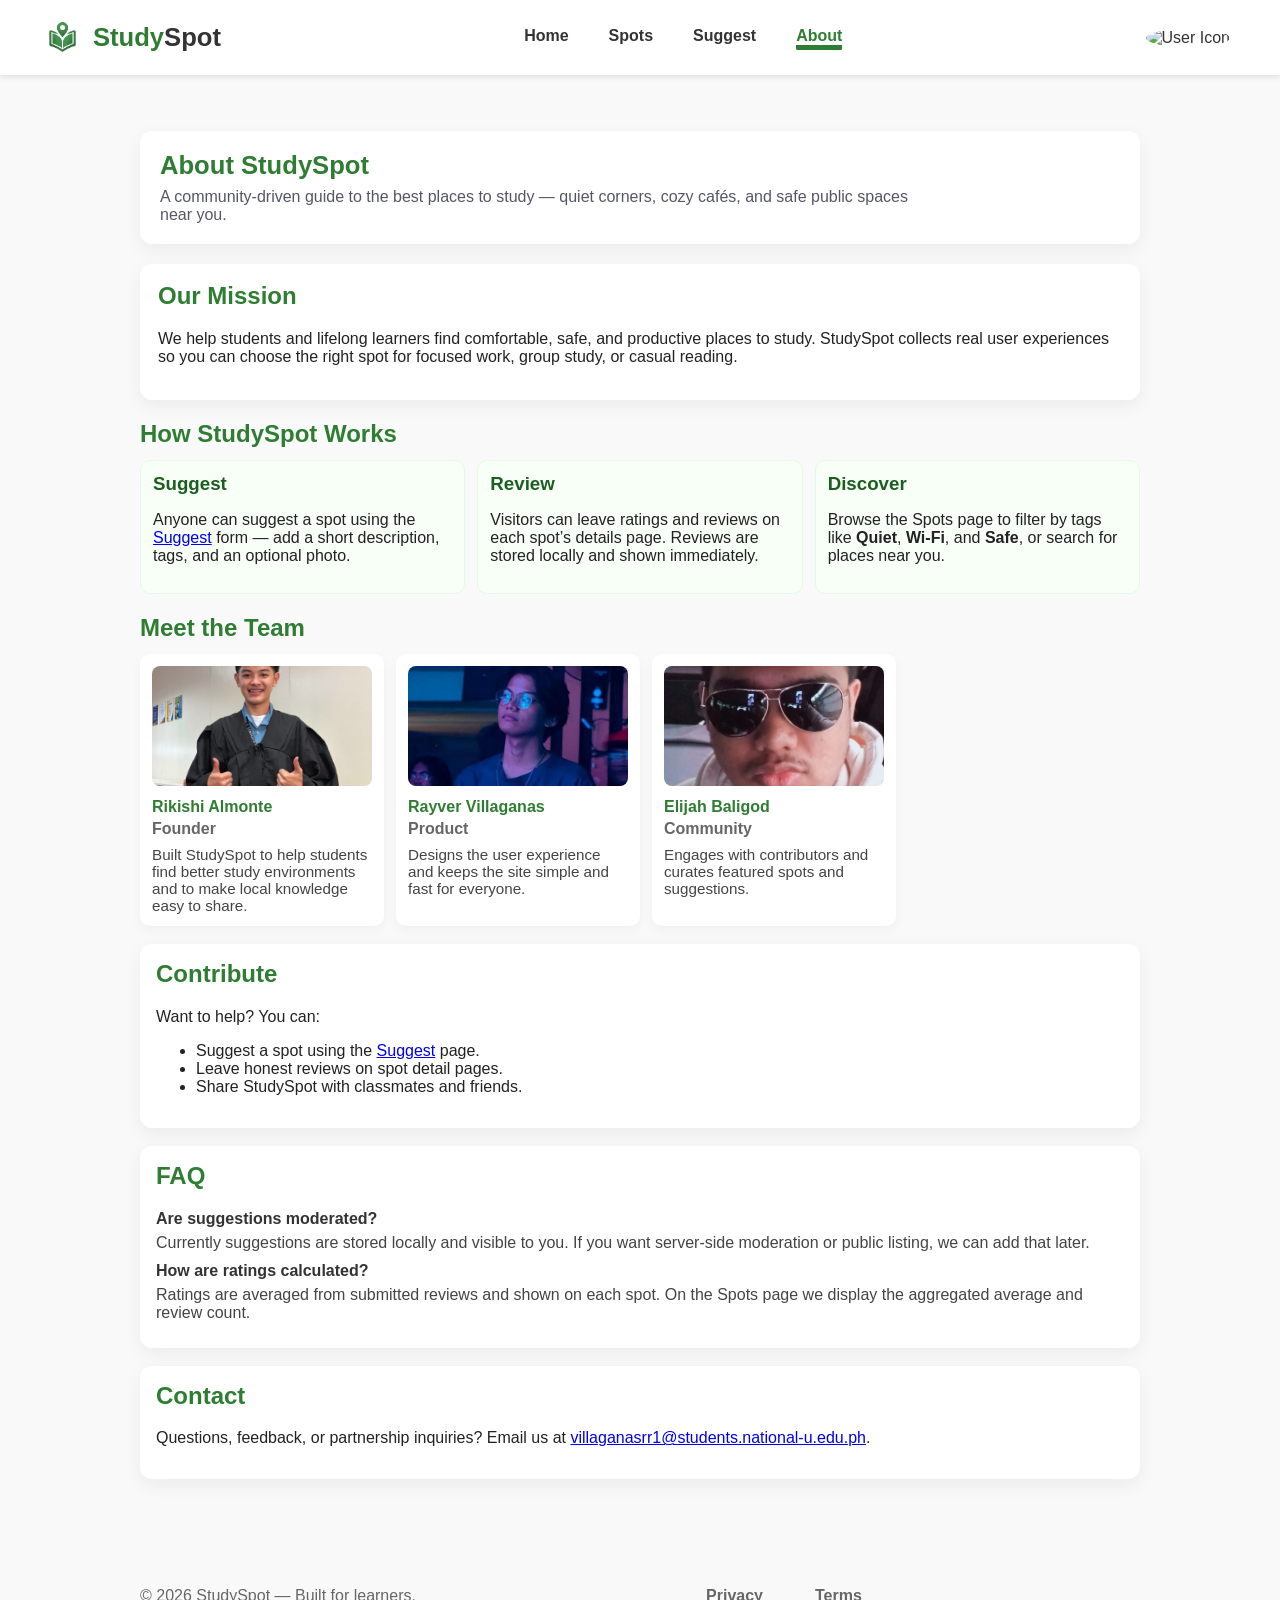
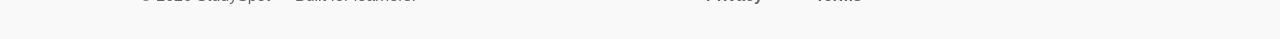
==== about.html @ 93eb67e6 "Add files via upload" ====
<!DOCTYPE html>
<html lang="en">
<head>
  <meta charset="utf-8" />
  <title>About — StudySpot</title>
  <link rel="stylesheet" href="style.css">    <!-- global styles -->
  <link rel="stylesheet" href="about.css">    <!-- about page styles -->
</head>
<body>
  <header>
    <div class="logo-container">
      <img src="image/StudySpot.png" alt="StudySpot Logo">
      <h2><span class="green-text">Study</span>Spot</h2>
    </div>
    <nav>
      <a href="Index.html">Home</a>
      <a href="Spots.html">Spots</a>
      <a href="Suggest.html">Suggest</a>
      <a href="About.html" class="active">About</a>
    </nav>
    <div class="user-icon">
      <img src="image/user.png" alt="User Icon">
    </div>
  </header>

  <main class="about-page">
    <section class="hero">
      <div class="hero-content">
        <h1>About StudySpot</h1>
        <p class="lead">A community-driven guide to the best places to study — quiet corners, cozy cafés, and safe public spaces near you.</p>
      </div>
      <div class="hero-illustration" aria-hidden="true">
        <img src="image/books-illustration.png" alt="">
      </div>
    </section>

    <section class="mission-card">
      <h2>Our Mission</h2>
      <p>We help students and lifelong learners find comfortable, safe, and productive places to study. StudySpot collects real user experiences so you can choose the right spot for focused work, group study, or casual reading.</p>
    </section>

    <section class="how-it-works">
      <h2>How StudySpot Works</h2>
      <div class="steps">
        <div class="step">
          <h3>Suggest</h3>
          <p>Anyone can suggest a spot using the <a href="suggest.html">Suggest</a> form — add a short description, tags, and an optional photo.</p>
        </div>
        <div class="step">
          <h3>Review</h3>
          <p>Visitors can leave ratings and reviews on each spot’s details page. Reviews are stored locally and shown immediately.</p>
        </div>
        <div class="step">
          <h3>Discover</h3>
          <p>Browse the Spots page to filter by tags like <strong>Quiet</strong>, <strong>Wi‑Fi</strong>, and <strong>Safe</strong>, or search for places near you.</p>
        </div>
      </div>
    </section>

    <section class="team">
      <h2>Meet the Team</h2>
      <div class="team-grid">
        <div class="member">
          <img src="image/riksihi1.jpg" alt="Rikishi — Founder">
          <h4>Rikishi Almonte</h4>
          <p class="role">Founder</p>
          <p class="bio">Built StudySpot to help students find better study environments and to make local knowledge easy to share.</p>
        </div>
        <div class="member">
          <img src="image/rayver.jpg" alt="Rayver — Product">
          <h4>Rayver Villaganas</h4>
          <p class="role">Product</p>
          <p class="bio">Designs the user experience and keeps the site simple and fast for everyone.</p>
        </div>
        <div class="member">
          <img src="image/elijah.jpg" alt="Elijah — Community">
          <h4>Elijah Baligod</h4>
          <p class="role">Community</p>
          <p class="bio">Engages with contributors and curates featured spots and suggestions.</p>
        </div>
      </div>
    </section>

    <section class="contribute">
      <h2>Contribute</h2>
      <p>Want to help? You can:</p>
      <ul>
        <li>Suggest a spot using the <a href="suggest.html">Suggest</a> page.</li>
        <li>Leave honest reviews on spot detail pages.</li>
        <li>Share StudySpot with classmates and friends.</li>
      </ul>
    </section>

    <section class="faq">
      <h2>FAQ</h2>
      <div class="qa">
        <div class="q"><strong>Are suggestions moderated?</strong></div>
        <div class="a">Currently suggestions are stored locally and visible to you. If you want server-side moderation or public listing, we can add that later.</div>
      </div>
      <div class="qa">
        <div class="q"><strong>How are ratings calculated?</strong></div>
        <div class="a">Ratings are averaged from submitted reviews and shown on each spot. On the Spots page we display the aggregated average and review count.</div>
      </div>
    </section>

    <section class="contact-card">
      <h2>Contact</h2>
      <p>Questions, feedback, or partnership inquiries? Email us at <a href="villaganasrr1@students.national-u.edu.ph">villaganasrr1@students.national-u.edu.ph</a>.</p>
    </section>
  </main>

  <footer class="site-footer">
    <div class="footer-inner">
      <p>&copy; <span id="year"></span> StudySpot — Built for learners.</p>
      <nav class="footer-nav">
        <a href="privacy.html">Privacy</a>
        <a href="terms.html">Terms</a>
      </nav>
    </div>
  </footer>

  <script>
    // small script to set current year
    document.getElementById('year').textContent = new Date().getFullYear();
  </script>
</body>
</html>
---- style.css ----
body {
  font-family: Arial, sans-serif;
  margin: 0;
  background: #f9f9f9;
  color: #333;
}

/* Navigation */
header {
  display: flex;
  justify-content: space-between; /* logo left, user icon right */
  align-items: center;
  padding: 15px 40px;
  background: #fff;
  box-shadow: 0 2px 5px rgba(0,0,0,0.1);
}

nav {
  flex: 1;                  
  display: flex;
  justify-content: center;  
  gap: 40px;                
}

nav a {
  text-decoration: none;
  color: #333;
  font-weight: bold;
  position: relative;       
}

nav a:hover {
  color: #2e7d32;
}

nav a.active {
  color: #2e7d32; 
  border-bottom: 3px solid #2e7d32;          
}

nav a.active::after {
  content: "";
  position: absolute;
  bottom: -5px;             
  left: 0;
  width: 100%;
  height: 3px;
  background: #2e7d32;      
  border-radius: 2px;
}

/* Logo + Name */
.logo-container {
  display: flex;
  align-items: center;
  gap: 8px;
}
.logo-container img {
  height: 45px;   
  width: auto;
}
.logo-container h2 {
  font-size: 1.6em;
  margin: 0;
}

.green-text {
  color: #2e7d32; 
}

/* User Icon */
.user-icon img {
  height: 50px;   
  width: 50px;
  border-radius: 50%;
  object-fit: cover;
  margin-right: 10px; 
}

/* Hero Section */
.hero {
  display: flex;
  justify-content: space-between;
  align-items: center;
  padding: 60px 40px;
  background: #ffffff;
}
.hero-text {
  max-width: 50%;
}
.hero-text h1 {
  font-size: 2.5em;
  margin-bottom: 10px;
}
.hero-text p {
  font-size: 1.2em;
  margin-bottom: 20px;
}
.btn {
  background: #2e7d32;       
  color: #fff;
  padding: 18px 30px;        
  border: none;
  border-radius: 15px;       
  cursor: pointer;
  font-size: 1.2em;          
  font-weight: bold;         
  transition: background 0.3s ease, transform 0.2s ease;
}
.btn:hover {
  background: #1b5e20;
  transform: scale(1.05);    
}

/* Features Section (Safe, Wi-Fi, Quiet) */
.features {
  display: flex;
  flex-direction: row;   
  gap: 20px;
  padding: 50px;
  background: #fff;
}
.feature {
  display: flex;
  align-items: center;
  gap: 20px;
  padding: 30px 35px;
  border-radius: 18px;
  background: #ffffff;
  box-shadow: 0 4px 12px rgba(0,0,0,0.08);
  transition: transform 0.2s ease, box-shadow 0.2s ease;
}
.feature:hover {
  transform: translateY(-5px);
  box-shadow: 0 6px 15px rgba(0,0,0,0.12);
}
.icon-img {
  height: 90px;
  width: auto;
  flex-shrink: 0;
}
.feature-text h3 {
  margin: 0 0 5px;
  font-size: 1.3em;
  color: #333;
}
.feature-text p {
  margin: 0;
  font-size: 1em;
  color: #555;
}

/* Featured Spot Section */
.featured {
  display: flex;
  align-items: center;
  justify-content: flex-start; 
  gap: 40px;
  padding: 50px;
  background: #e3f2fd;
  border-radius: 20px;
  box-shadow: 0 4px 12px rgba(0,0,0,0.1);
}
.featured img {
  width: 350px;
  border-radius: 20px;
  object-fit: cover;
  box-shadow: 0 4px 12px rgba(0,0,0,0.15);
}
.featured-info {
  flex: 1;                  
}
.featured-info h2 {
  font-size: 1.8em;
  color: #2e7d32;
  margin-bottom: 10px;
}
.featured-info h3 {
  font-size: 1.3em;
  color: #333;
  margin-bottom: 10px;
}
.stars {
  color: gold;
  font-size: 1.2em;
  margin-left: 8px;
}
.featured-info p {
  font-size: 1.1em;
  color: #555;
  margin-bottom: 20px;
}

/* Spots Page */
.spots {
  padding: 50px;
  background: #f9f9f9;
  max-width: 1200px;   /* keeps everything aligned */
  margin: 0 auto;      /* center the whole section */
}

.spots h2 {
  text-align: left;    /* align heading with content */
  font-size: 2em;
  margin-bottom: 20px;
  color: #2e7d32;
}

/* Search + Filter Bar */
.spot-filters {
  display: flex;
  justify-content: space-between; /* search left, filters right */
  align-items: center;
  margin-bottom: 40px;
  flex-wrap: wrap;                /* wrap neatly on smaller screens */
}

.search-wrapper {
  position: relative;
  width: 400px;                   /* fixed width for search bar */
}

.search-bar {
  width: 100%;
  padding: 12px 5px 12px 18px;
  border: 2px solid #ccc;
  border-radius: 15px;
  font-size: 1em;
}

.search-icon {
  position: absolute;
  right: 15px;
  top: 50%;
  transform: translateY(-50%);
  width: 18px;
  height: 18px;
  pointer-events: none;
}

.filter-buttons {
  display: flex;
  gap: 12px;
  flex-wrap: wrap;
  justify-content: flex-end;      /* push buttons to the right */
}

.filter {
  background: #f1f1f1;
  border: none;
  padding: 10px 20px;
  border-radius: 25px;
  cursor: pointer;
  font-size: 0.95em;
  transition: background 0.3s ease, transform 0.2s ease;
}

.filter:hover {
  background: #ddd;
  transform: scale(1.05);
}

.filter.active {
  background: #2e7d32;
  color: #fff;
  font-weight: bold;
}

/* Spot Cards */
.spot-list {
  display: grid;
  grid-template-columns: repeat(auto-fit, minmax(280px, 1fr));
  gap: 25px;
}

.spot-card {
  background: #fff;
  border-radius: 15px;
  box-shadow: 0 4px 12px rgba(0,0,0,0.08);
  overflow: hidden;
  transition: transform 0.2s ease, box-shadow 0.2s ease;
}

.spot-card:hover {
  transform: translateY(-5px);
  box-shadow: 0 6px 15px rgba(0,0,0,0.12);
}

.spot-card img {
  width: 100%;
  height: 180px;
  object-fit: cover;
}

.spot-info {
  padding: 20px;
  text-align: center; /* centers the button and keeps text readable */
}

/* Exact "View Details" button — replace existing .spot-card .btn */
.spot-card .btn {
  display: inline-block;
  min-width: 160px;
  padding: 8px 20px;
  background-color: #e6f9e6;
  color: #1b5e20;
  border: 2px solid #1b5e20;
  border-radius: 8px;
  font-size: 15px;
  font-weight: 700;
  text-decoration: none;
  text-align: center;
  cursor: pointer;
  line-height: 1;
  box-shadow: none;
  transition: background 0.12s ease, transform 0.08s ease;
}

/* Hover and active states */
.spot-card .btn:hover {
  background-color: #d7f3d7;
  transform: translateY(-2px);
}
.spot-card .btn:active {
  transform: translateY(0);
}

.spot-info h3 {
  margin: 0 0 8px;
  font-size: 1.3em;
  color: #333;
}

.rating {
  font-size: 1em;
  color: #555;
  margin-bottom: 5px;
}

.tags {
  font-size: 0.95em;
  color: #777;
  margin-bottom: 15px;
}

.reviews-section {
  margin-top: 30px;
}

.rating {
  font-size: 24px;
  color: #ccc;
  cursor: pointer;
}

.star.active {
  color: gold;
}

#reviewText {
  width: 100%;
  margin: 10px 0;
  padding: 10px;
  border-radius: 8px;
  border: 1px solid #ccc;
}

#reviewsList {
  margin-top: 20px;
}

/* =========================
   Interactive filter + tags
   ========================= */

/* Make filter buttons more interactive and accessible */
.filter {
  outline: none;
  transition: background 0.18s ease, transform 0.12s ease, box-shadow 0.12s ease;
}

.filter:hover {
  background: #e6e6e6;
  transform: translateY(-1px);
}

.filter:focus {
  box-shadow: 0 0 0 3px rgba(46,125,50,0.12);
}

/* stronger active visual */
.filter.active {
  background: #2e7d32;
  color: #fff;
  font-weight: 700;
  box-shadow: 0 6px 12px rgba(0,0,0,0.06);
}

/* Tag chips styling (replace plain text tags) */
.tags {
  display: flex;
  gap: 8px;
  flex-wrap: wrap;
  justify-content: center;
  margin: 10px 0 15px;
  padding: 0;
}

.tag {
  flex: 0 0 auto;
  padding: 6px 10px;
  background: #e6f9e6;
  color: #1b5e20;
  border: 1px solid #cfead0;
  border-radius: 999px;
  font-size: 0.95em;
  font-weight: 700;
  line-height: 1;
  text-align: center;
  cursor: pointer;
  transition: background 0.12s ease, box-shadow 0.12s ease;
}

.tag:hover {
  background: #d7f3d7;
  transform: translateY(-1px);
}

.tag:focus {
  background: #d7f3d7;
  box-shadow: 0 4px 10px rgba(27,94,32,0.06);
  outline: none;
}

body.filter-all .tags .tag {
  width: 110px;   /* fixed width */
  height: 34px;   /* fixed height */
  flex: 0 0 110px;
  text-align: center;
  overflow: hidden;
  text-overflow: ellipsis;
}

.filter {
  flex: 0 0 auto;                 /* prevent filter buttons from stretching */
}

.spot-card.hidden {
  display: none !important;
  opacity: 0;
  transform: scale(0.995);
  transition: opacity 0.18s ease, transform 0.12s ease;
}

/* Smooth reveal when removing hidden class */
.spot-card {
  transition: transform 0.18s ease, box-shadow 0.18s ease, opacity 0.18s ease;
}

/* Accessibility: visible focus for keyboard users */
.filter:focus-visible,
.tag:focus-visible,
.spot-card .btn:focus-visible {
  outline: none;
  box-shadow: 0 0 0 3px rgba(46,125,50,0.16);
}

/* Responsive tweaks */
@media (max-width: 420px) {
  .filter { padding: 8px 14px; font-size: 0.9em; }
  .tag { padding: 6px 8px; font-size: 0.9em; }
  .search-wrapper { width: 100%; }
}
---- about.css ----
/* about.css — styles for About page */

:root {
  --green: #2e7d32;
  --green-dark: #1b5e20;
  --muted: #f9f9f9;
  --card-bg: #fff;
  --radius: 12px;
  --shadow: 0 6px 18px rgba(0,0,0,0.06);
}

.about-page {
  max-width: 1000px;
  margin: 36px auto;
  padding: 20px;
  font-family: Arial, sans-serif;
  color: #222;
}

/* Hero */
.hero {
  display: flex;
  gap: 24px;
  align-items: center;
  background: var(--card-bg);
  padding: 20px;
  border-radius: var(--radius);
  box-shadow: var(--shadow);
  margin-bottom: 20px;
}
.hero-content h1 {
  margin: 0 0 8px 0;
  color: var(--green);
  font-size: 1.6rem;
}
.hero-content .lead {
  margin: 0;
  color: #556;
  font-size: 1rem;
}
.hero-illustration img {
  width: 160px;
  height: auto;
  display: block;
}

/* Mission card */
.mission-card {
  background: var(--card-bg);
  padding: 18px;
  border-radius: var(--radius);
  box-shadow: var(--shadow);
  margin: 18px 0;
}
.mission-card h2 { color: var(--green); margin-top: 0; }

/* How it works */
.how-it-works { margin: 18px 0; }
.how-it-works h2 { color: var(--green); margin-bottom: 12px; }
.steps { display: flex; gap: 12px; flex-wrap: wrap; }
.step {
  flex: 1 1 220px;
  background: #f7fff7;
  border-radius: 10px;
  padding: 12px;
  border: 1px solid #e6f9e6;
}
.step h3 { margin: 0 0 6px 0; color: var(--green-dark); }

/* Team */
.team { margin: 18px 0; }
.team h2 { color: var(--green); margin-bottom: 12px; }
.team-grid { display: flex; gap: 12px; flex-wrap: wrap; }
.member {
  background: var(--card-bg);
  border-radius: 10px;
  padding: 12px;
  width: 220px;
  box-shadow: 0 4px 12px rgba(0,0,0,0.04);
  text-align: left;
}
.member img {
  width: 100%;
  height: 120px;
  object-fit: cover;
  border-radius: 8px;
}
.member h4 { margin: 8px 0 4px 0; color: #2e7d32; }
.member .role { margin: 0 0 8px 0; color: #666; font-weight:700; }
.member .bio { margin: 0; color: #444; font-size: 0.95rem; }

/* Contribute and FAQ */
.contribute, .faq, .contact-card {
  background: var(--card-bg);
  padding: 16px;
  border-radius: var(--radius);
  box-shadow: var(--shadow);
  margin: 18px 0;
}
.contribute h2, .faq h2, .contact-card h2 { color: var(--green); margin-top: 0; }
.qa { margin-bottom: 10px; }
.q { font-weight:700; color:#333; }
.a { color:#444; margin-top:6px; }

/* Footer */
.site-footer {
  margin-top: 28px;
  padding: 18px 0;
  background: transparent;
}
.footer-inner {
  max-width: 1000px;
  margin: 0 auto;
  display:flex;
  justify-content:space-between;
  align-items:center;
  color:#666;
}
.footer-nav a { margin-left:12px; color:#666; text-decoration:none; }

/* Responsive */
@media (max-width: 820px) {
  .hero { flex-direction: column; align-items:flex-start; }
  .team-grid { justify-content: space-between; }
  .member { width: 100%; }
  .steps { flex-direction: column; }
}
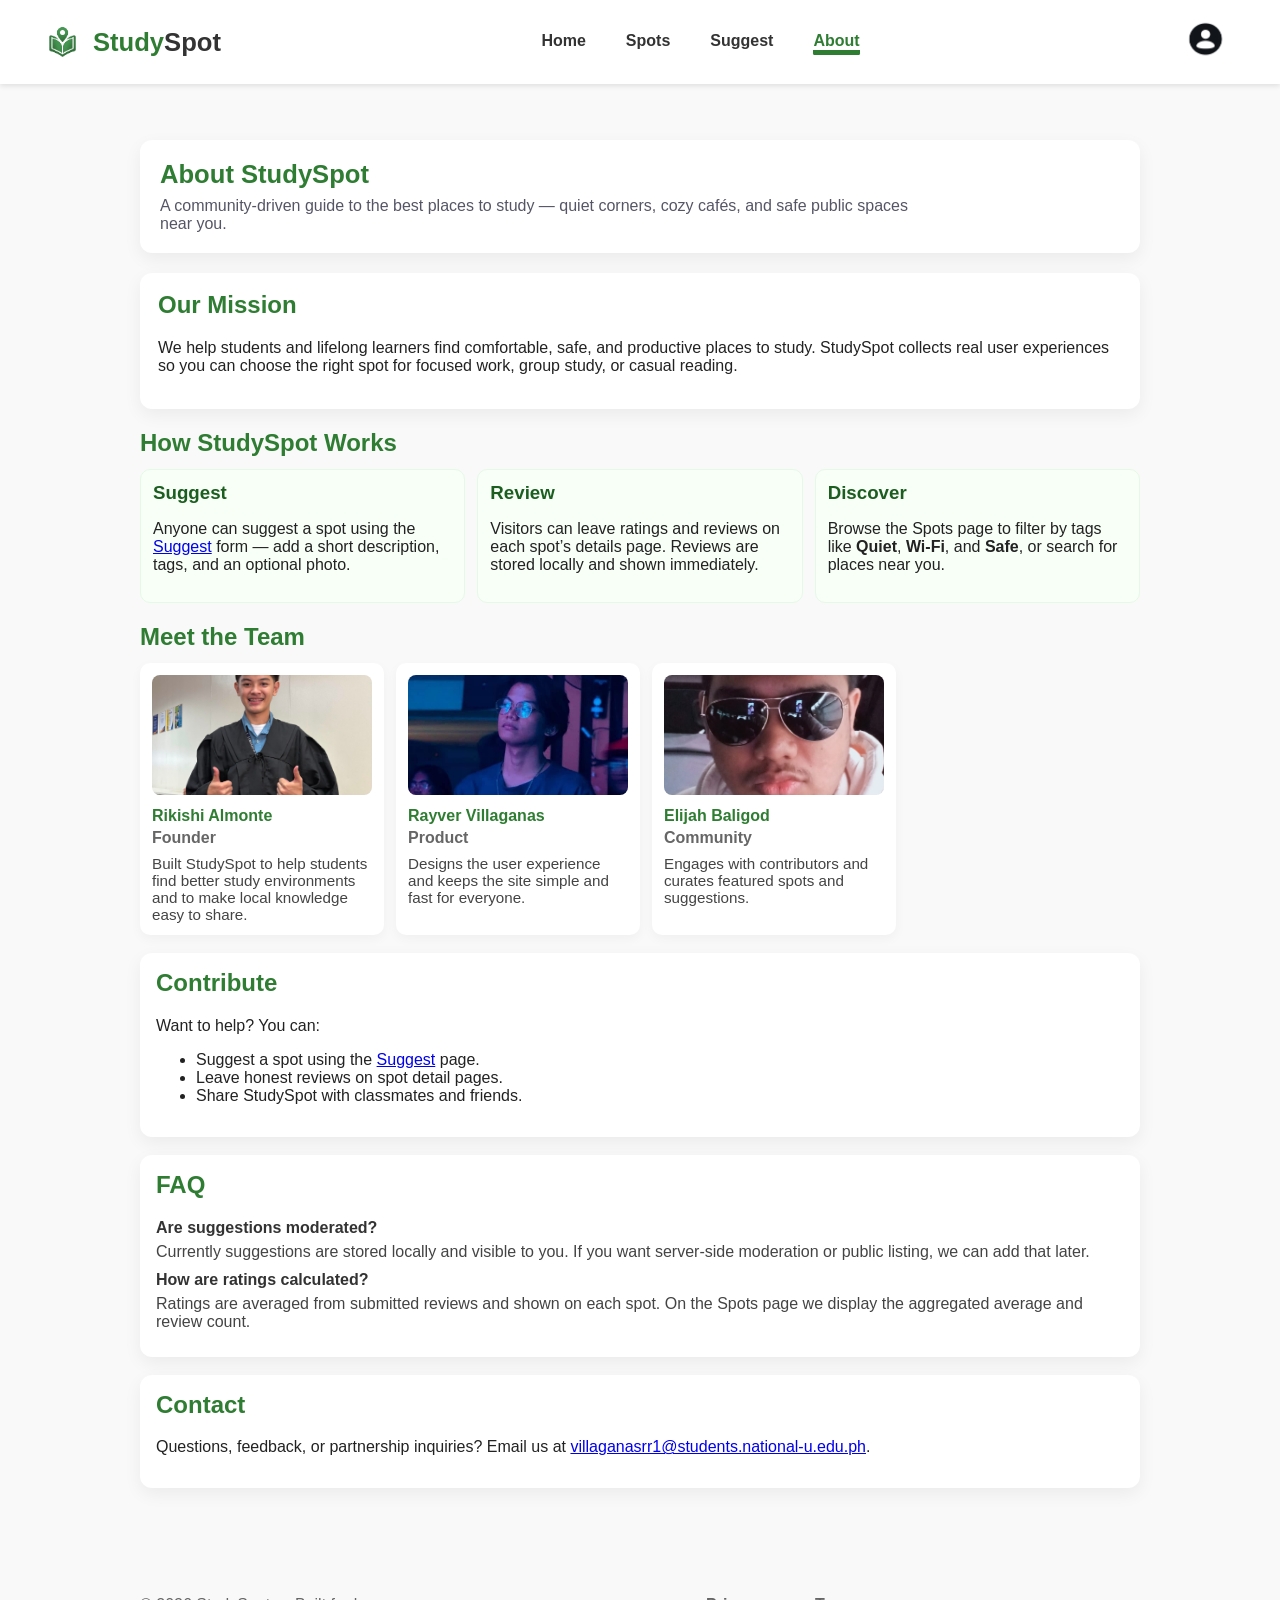
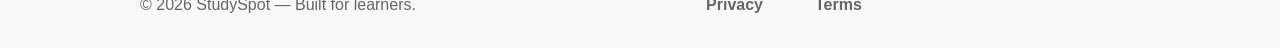
==== commit 984c44a4: "Update about.html" ====
--- a/about.html
+++ b/about.html
@@ -13,13 +13,13 @@
       <h2><span class="green-text">Study</span>Spot</h2>
     </div>
     <nav>
-      <a href="Index.html">Home</a>
-      <a href="Spots.html">Spots</a>
-      <a href="Suggest.html">Suggest</a>
-      <a href="About.html" class="active">About</a>
+      <a href="index.html">Home</a>
+      <a href="spots.html">Spots</a>
+      <a href="suggest.html">Suggest</a>
+      <a href="about.html" class="active">About</a>
     </nav>
     <div class="user-icon">
-      <img src="image/user.png" alt="User Icon">
+      <img src="image/User.png" alt="User Icon">
     </div>
   </header>
 
